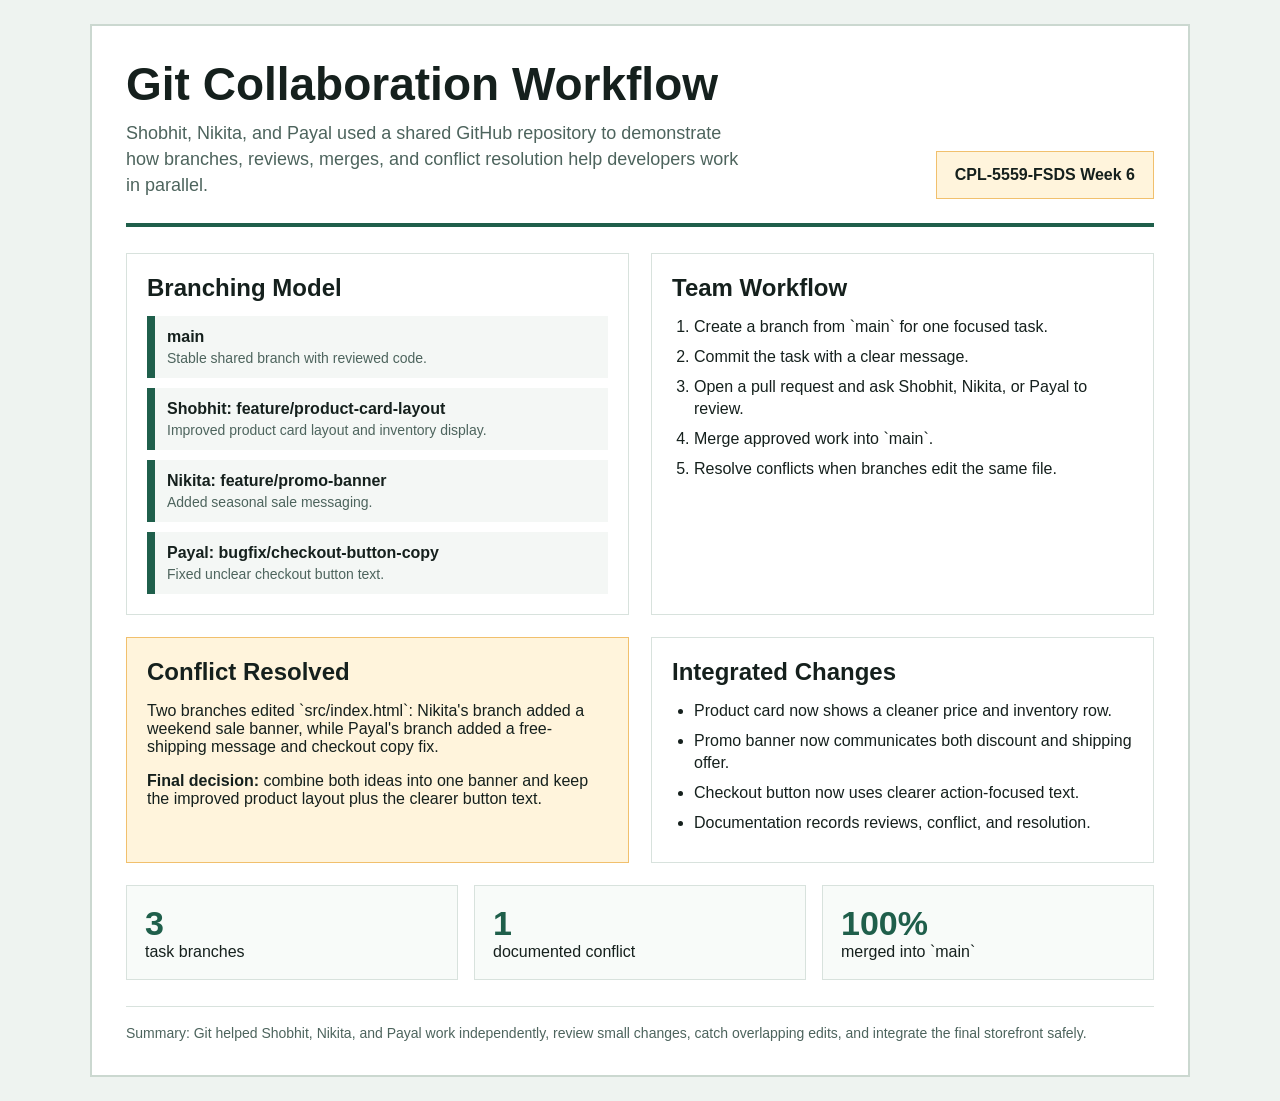
==== poster/git-workflow-poster.html @ 04dcaab8 "Personalize project content for team" ====
<!doctype html>
<html lang="en">
  <head>
    <meta charset="utf-8">
    <meta name="viewport" content="width=device-width, initial-scale=1">
    <title>Silverthread Git Workflow Poster</title>
    <style>
      :root {
        font-family: Arial, Helvetica, sans-serif;
        color: #15201d;
        background: #eef3f0;
      }

      * {
        box-sizing: border-box;
      }

      body {
        margin: 0;
        padding: 24px;
      }

      .poster {
        width: min(100%, 1100px);
        min-height: 760px;
        margin: 0 auto;
        padding: 34px;
        background: #ffffff;
        border: 2px solid #cbd8d0;
      }

      header {
        display: grid;
        grid-template-columns: 1.3fr 0.7fr;
        gap: 24px;
        align-items: end;
        padding-bottom: 24px;
        border-bottom: 4px solid #1f5f4b;
      }

      h1 {
        margin: 0;
        font-size: 46px;
        line-height: 1.05;
      }

      .subtitle {
        margin: 12px 0 0;
        max-width: 62ch;
        color: #4d645d;
        font-size: 18px;
        line-height: 1.45;
      }

      .badge {
        justify-self: end;
        padding: 14px 18px;
        background: #fff4dc;
        border: 1px solid #f1c06d;
        font-weight: 700;
      }

      .grid {
        display: grid;
        grid-template-columns: 1fr 1fr;
        gap: 22px;
        margin-top: 26px;
      }

      section {
        border: 1px solid #d8e2dd;
        padding: 20px;
      }

      h2 {
        margin: 0 0 14px;
        font-size: 24px;
      }

      ul,
      ol {
        margin: 0;
        padding-left: 22px;
      }

      li {
        margin: 8px 0;
        line-height: 1.38;
      }

      .branch-map {
        display: grid;
        gap: 10px;
      }

      .branch {
        padding: 12px;
        border-left: 8px solid #1f5f4b;
        background: #f4f7f5;
        font-weight: 700;
      }

      .branch span {
        display: block;
        margin-top: 4px;
        color: #4d645d;
        font-size: 14px;
        font-weight: 400;
      }

      .conflict {
        background: #fff4dc;
        border-color: #f1c06d;
      }

      .success {
        grid-column: 1 / -1;
        display: grid;
        grid-template-columns: repeat(3, 1fr);
        gap: 16px;
        border: 0;
        padding: 0;
      }

      .metric {
        padding: 18px;
        border: 1px solid #d8e2dd;
        background: #f8fbf9;
      }

      .metric strong {
        display: block;
        color: #1f5f4b;
        font-size: 34px;
      }

      footer {
        margin-top: 26px;
        padding-top: 18px;
        border-top: 1px solid #d8e2dd;
        color: #4d645d;
        font-size: 14px;
      }

      @media print {
        body {
          padding: 0;
          background: #ffffff;
        }

        .poster {
          border: 0;
          width: 100%;
        }
      }

      @media (max-width: 760px) {
        header,
        .grid,
        .success {
          grid-template-columns: 1fr;
        }

        h1 {
          font-size: 34px;
        }

        .badge {
          justify-self: start;
        }
      }
    </style>
  </head>
  <body>
    <article class="poster">
      <header>
        <div>
          <h1>Git Collaboration Workflow</h1>
          <p class="subtitle">Shobhit, Nikita, and Payal used a shared GitHub repository to demonstrate how branches, reviews, merges, and conflict resolution help developers work in parallel.</p>
        </div>
        <div class="badge">CPL-5559-FSDS Week 6</div>
      </header>

      <div class="grid">
        <section>
          <h2>Branching Model</h2>
          <div class="branch-map">
            <div class="branch">main <span>Stable shared branch with reviewed code.</span></div>
            <div class="branch">Shobhit: feature/product-card-layout <span>Improved product card layout and inventory display.</span></div>
            <div class="branch">Nikita: feature/promo-banner <span>Added seasonal sale messaging.</span></div>
            <div class="branch">Payal: bugfix/checkout-button-copy <span>Fixed unclear checkout button text.</span></div>
          </div>
        </section>

        <section>
          <h2>Team Workflow</h2>
          <ol>
            <li>Create a branch from `main` for one focused task.</li>
            <li>Commit the task with a clear message.</li>
            <li>Open a pull request and ask Shobhit, Nikita, or Payal to review.</li>
            <li>Merge approved work into `main`.</li>
            <li>Resolve conflicts when branches edit the same file.</li>
          </ol>
        </section>

        <section class="conflict">
          <h2>Conflict Resolved</h2>
          <p>Two branches edited `src/index.html`: Nikita's branch added a weekend sale banner, while Payal's branch added a free-shipping message and checkout copy fix.</p>
          <p><strong>Final decision:</strong> combine both ideas into one banner and keep the improved product layout plus the clearer button text.</p>
        </section>

        <section>
          <h2>Integrated Changes</h2>
          <ul>
            <li>Product card now shows a cleaner price and inventory row.</li>
            <li>Promo banner now communicates both discount and shipping offer.</li>
            <li>Checkout button now uses clearer action-focused text.</li>
            <li>Documentation records reviews, conflict, and resolution.</li>
          </ul>
        </section>

        <section class="success">
          <div class="metric"><strong>3</strong>task branches</div>
          <div class="metric"><strong>1</strong>documented conflict</div>
          <div class="metric"><strong>100%</strong>merged into `main`</div>
        </section>
      </div>

      <footer>
        Summary: Git helped Shobhit, Nikita, and Payal work independently, review small changes, catch overlapping edits, and integrate the final storefront safely.
      </footer>
    </article>
  </body>
</html>
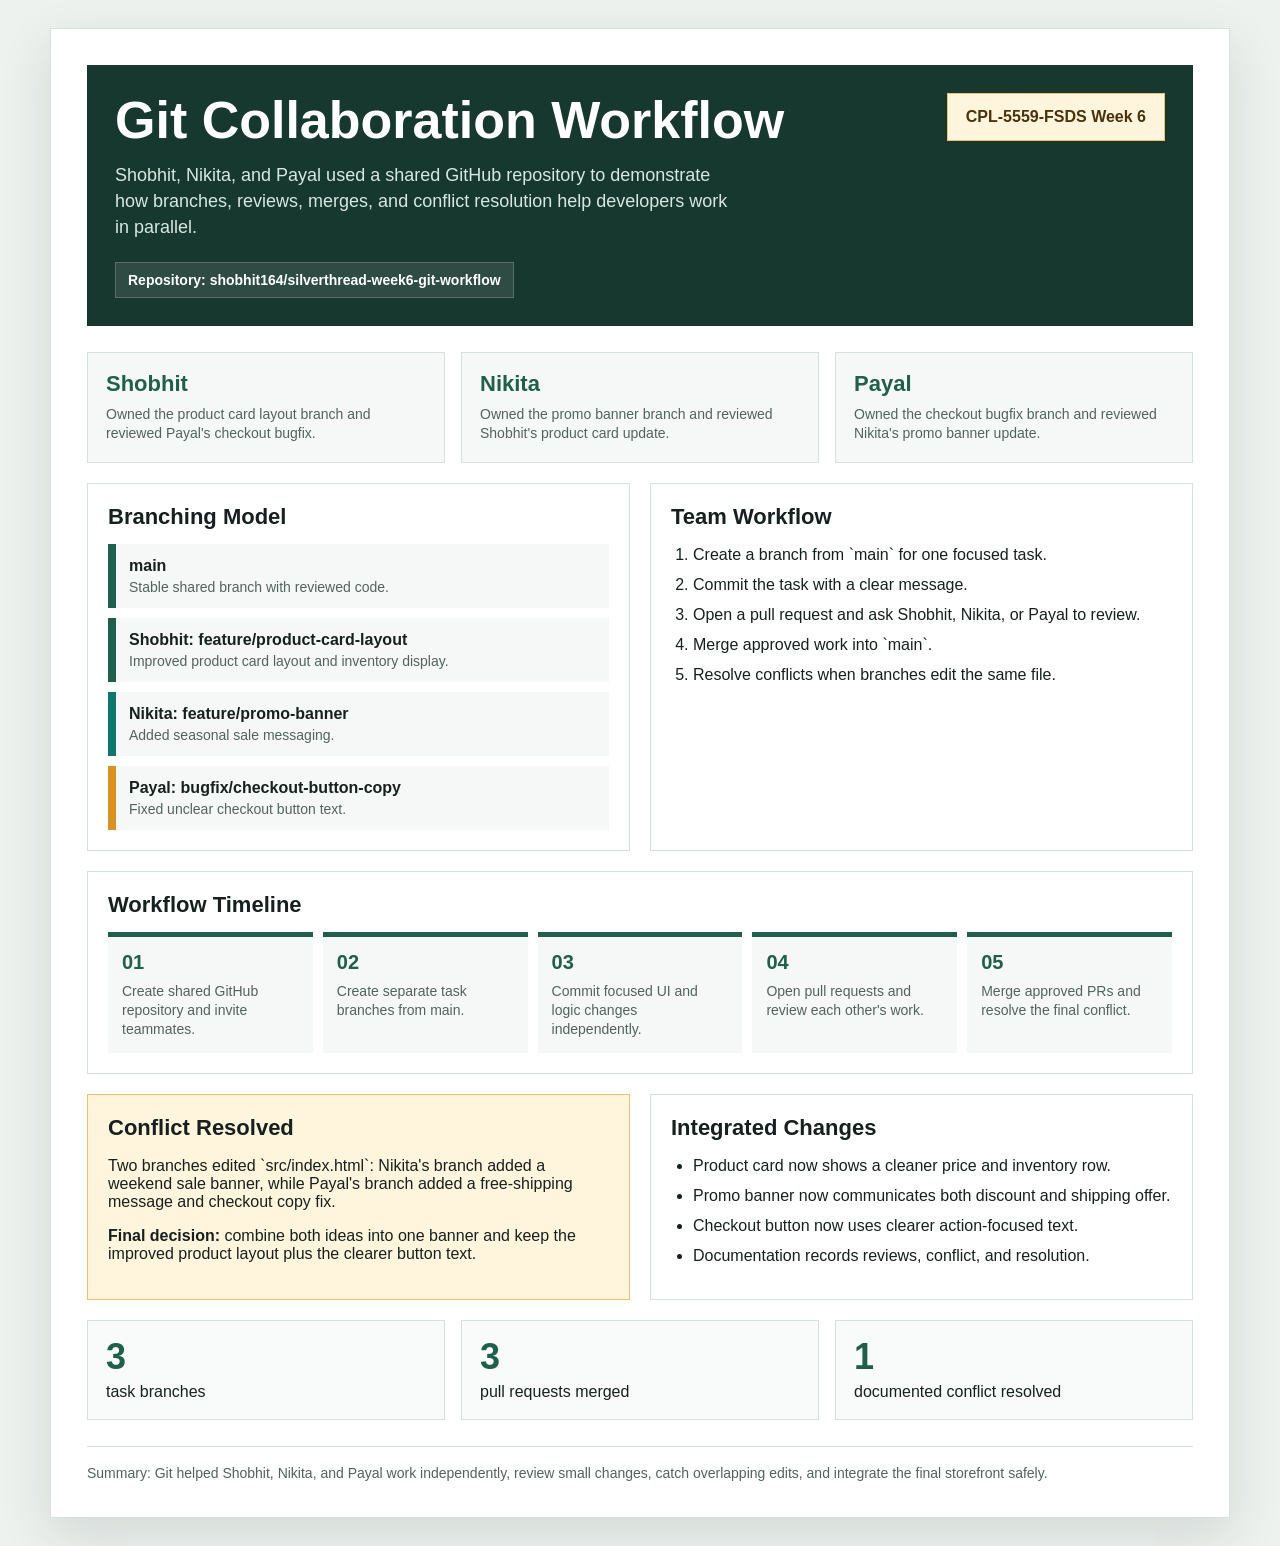
==== commit e08ff35b: "Improve Git workflow poster design" ====
--- a/poster/git-workflow-poster.html
+++ b/poster/git-workflow-poster.html
@@ -7,8 +7,16 @@
     <style>
       :root {
         font-family: Arial, Helvetica, sans-serif;
-        color: #15201d;
-        background: #eef3f0;
+        color: #16211f;
+        background: #edf2ef;
+        --ink: #16211f;
+        --muted: #52635f;
+        --green: #1f5f4b;
+        --teal: #0f766e;
+        --gold: #d99224;
+        --paper: #ffffff;
+        --line: #d7e1dc;
+        --soft: #f5f8f6;
       }
 
       * {
@@ -17,64 +25,81 @@
 
       body {
         margin: 0;
-        padding: 24px;
+        padding: 28px;
       }
 
       .poster {
-        width: min(100%, 1100px);
-        min-height: 760px;
+        width: min(100%, 1180px);
+        min-height: 820px;
         margin: 0 auto;
-        padding: 34px;
-        background: #ffffff;
-        border: 2px solid #cbd8d0;
+        padding: 36px;
+        background: var(--paper);
+        border: 1px solid var(--line);
+        box-shadow: 0 18px 50px rgba(22, 33, 31, 0.12);
       }
 
       header {
         display: grid;
-        grid-template-columns: 1.3fr 0.7fr;
+        grid-template-columns: 1.35fr 0.65fr;
         gap: 24px;
-        align-items: end;
-        padding-bottom: 24px;
-        border-bottom: 4px solid #1f5f4b;
+        align-items: stretch;
+        padding: 28px;
+        background: #16382f;
+        color: #ffffff;
       }
 
       h1 {
         margin: 0;
-        font-size: 46px;
+        font-size: 52px;
         line-height: 1.05;
       }
 
       .subtitle {
-        margin: 12px 0 0;
+        margin: 14px 0 0;
         max-width: 62ch;
-        color: #4d645d;
+        color: #d7e8e1;
         font-size: 18px;
         line-height: 1.45;
       }
 
       .badge {
         justify-self: end;
+        align-self: start;
         padding: 14px 18px;
         background: #fff4dc;
+        color: #49320c;
         border: 1px solid #f1c06d;
         font-weight: 700;
       }
 
+      .repo-line {
+        margin-top: 22px;
+        display: inline-block;
+        padding: 9px 12px;
+        background: rgba(255, 255, 255, 0.1);
+        border: 1px solid rgba(255, 255, 255, 0.2);
+        color: #ffffff;
+        font-size: 14px;
+        font-weight: 700;
+      }
+
       .grid {
         display: grid;
         grid-template-columns: 1fr 1fr;
-        gap: 22px;
+        gap: 20px;
         margin-top: 26px;
       }
 
       section {
-        border: 1px solid #d8e2dd;
+        border: 1px solid var(--line);
         padding: 20px;
+        background: var(--paper);
       }
 
       h2 {
         margin: 0 0 14px;
-        font-size: 24px;
+        color: var(--ink);
+        font-size: 22px;
       }
 
       ul,
@@ -88,32 +113,7 @@
         line-height: 1.38;
       }
 
-      .branch-map {
-        display: grid;
-        gap: 10px;
-      }
-
-      .branch {
-        padding: 12px;
-        border-left: 8px solid #1f5f4b;
-        background: #f4f7f5;
-        font-weight: 700;
-      }
-
-      .branch span {
-        display: block;
-        margin-top: 4px;
-        color: #4d645d;
-        font-size: 14px;
-        font-weight: 400;
-      }
-
-      .conflict {
-        background: #fff4dc;
-        border-color: #f1c06d;
-      }
-
-      .success {
+      .team {
         grid-column: 1 / -1;
         display: grid;
         grid-template-columns: repeat(3, 1fr);
@@ -122,23 +122,116 @@
         padding: 0;
       }
 
+      .member {
+        padding: 18px;
+        border: 1px solid var(--line);
+        background: var(--soft);
+      }
+
+      .member strong {
+        display: block;
+        margin-bottom: 8px;
+        color: var(--green);
+        font-size: 22px;
+      }
+
+      .member span {
+        color: var(--muted);
+        font-size: 14px;
+        line-height: 1.4;
+      }
+
+      .branch-map {
+        display: grid;
+        gap: 10px;
+      }
+
+      .branch {
+        padding: 13px;
+        border-left: 8px solid var(--green);
+        background: var(--soft);
+        font-weight: 700;
+      }
+
+      .branch:nth-child(3) {
+        border-left-color: var(--teal);
+      }
+
+      .branch:nth-child(4) {
+        border-left-color: var(--gold);
+      }
+
+      .branch span {
+        display: block;
+        margin-top: 4px;
+        color: var(--muted);
+        font-size: 14px;
+        font-weight: 400;
+      }
+
+      .conflict {
+        background: #fff4dc;
+        border-color: #f1c06d;
+      }
+
+      .timeline {
+        grid-column: 1 / -1;
+      }
+
+      .steps {
+        display: grid;
+        grid-template-columns: repeat(5, 1fr);
+        gap: 10px;
+      }
+
+      .step {
+        min-height: 110px;
+        padding: 14px;
+        background: var(--soft);
+        border-top: 5px solid var(--green);
+      }
+
+      .step strong {
+        display: block;
+        margin-bottom: 8px;
+        color: var(--green);
+        font-size: 20px;
+      }
+
+      .step span {
+        color: var(--muted);
+        font-size: 14px;
+        line-height: 1.35;
+      }
+
+      .success {
+        grid-column: 1 / -1;
+        display: grid;
+        grid-template-columns: repeat(3, 1fr);
+        gap: 16px;
+        border: 0;
+        padding: 0;
+      }
+
       .metric {
         padding: 18px;
-        border: 1px solid #d8e2dd;
+        border: 1px solid var(--line);
         background: #f8fbf9;
       }
 
       .metric strong {
         display: block;
-        color: #1f5f4b;
-        font-size: 34px;
+        color: var(--green);
+        font-size: 36px;
+        line-height: 1;
+        margin-bottom: 8px;
       }
 
       footer {
         margin-top: 26px;
         padding-top: 18px;
-        border-top: 1px solid #d8e2dd;
-        color: #4d645d;
+        border-top: 1px solid var(--line);
+        color: var(--muted);
         font-size: 14px;
       }
 
@@ -150,6 +243,7 @@
 
         .poster {
           border: 0;
+          box-shadow: none;
           width: 100%;
         }
       }
@@ -157,6 +251,8 @@
       @media (max-width: 760px) {
         header,
         .grid,
+        .team,
+        .steps,
         .success {
           grid-template-columns: 1fr;
         }
@@ -177,11 +273,27 @@
         <div>
           <h1>Git Collaboration Workflow</h1>
           <p class="subtitle">Shobhit, Nikita, and Payal used a shared GitHub repository to demonstrate how branches, reviews, merges, and conflict resolution help developers work in parallel.</p>
+          <span class="repo-line">Repository: shobhit164/silverthread-week6-git-workflow</span>
         </div>
         <div class="badge">CPL-5559-FSDS Week 6</div>
       </header>
 
       <div class="grid">
+        <section class="team">
+          <div class="member">
+            <strong>Shobhit</strong>
+            <span>Owned the product card layout branch and reviewed Payal's checkout bugfix.</span>
+          </div>
+          <div class="member">
+            <strong>Nikita</strong>
+            <span>Owned the promo banner branch and reviewed Shobhit's product card update.</span>
+          </div>
+          <div class="member">
+            <strong>Payal</strong>
+            <span>Owned the checkout bugfix branch and reviewed Nikita's promo banner update.</span>
+          </div>
+        </section>
+
         <section>
           <h2>Branching Model</h2>
           <div class="branch-map">
@@ -203,6 +315,17 @@
           </ol>
         </section>
 
+        <section class="timeline">
+          <h2>Workflow Timeline</h2>
+          <div class="steps">
+            <div class="step"><strong>01</strong><span>Create shared GitHub repository and invite teammates.</span></div>
+            <div class="step"><strong>02</strong><span>Create separate task branches from main.</span></div>
+            <div class="step"><strong>03</strong><span>Commit focused UI and logic changes independently.</span></div>
+            <div class="step"><strong>04</strong><span>Open pull requests and review each other's work.</span></div>
+            <div class="step"><strong>05</strong><span>Merge approved PRs and resolve the final conflict.</span></div>
+          </div>
+        </section>
+
         <section class="conflict">
           <h2>Conflict Resolved</h2>
           <p>Two branches edited `src/index.html`: Nikita's branch added a weekend sale banner, while Payal's branch added a free-shipping message and checkout copy fix.</p>
@@ -221,8 +344,8 @@
 
         <section class="success">
           <div class="metric"><strong>3</strong>task branches</div>
-          <div class="metric"><strong>1</strong>documented conflict</div>
-          <div class="metric"><strong>100%</strong>merged into `main`</div>
+          <div class="metric"><strong>3</strong>pull requests merged</div>
+          <div class="metric"><strong>1</strong>documented conflict resolved</div>
         </section>
       </div>
 
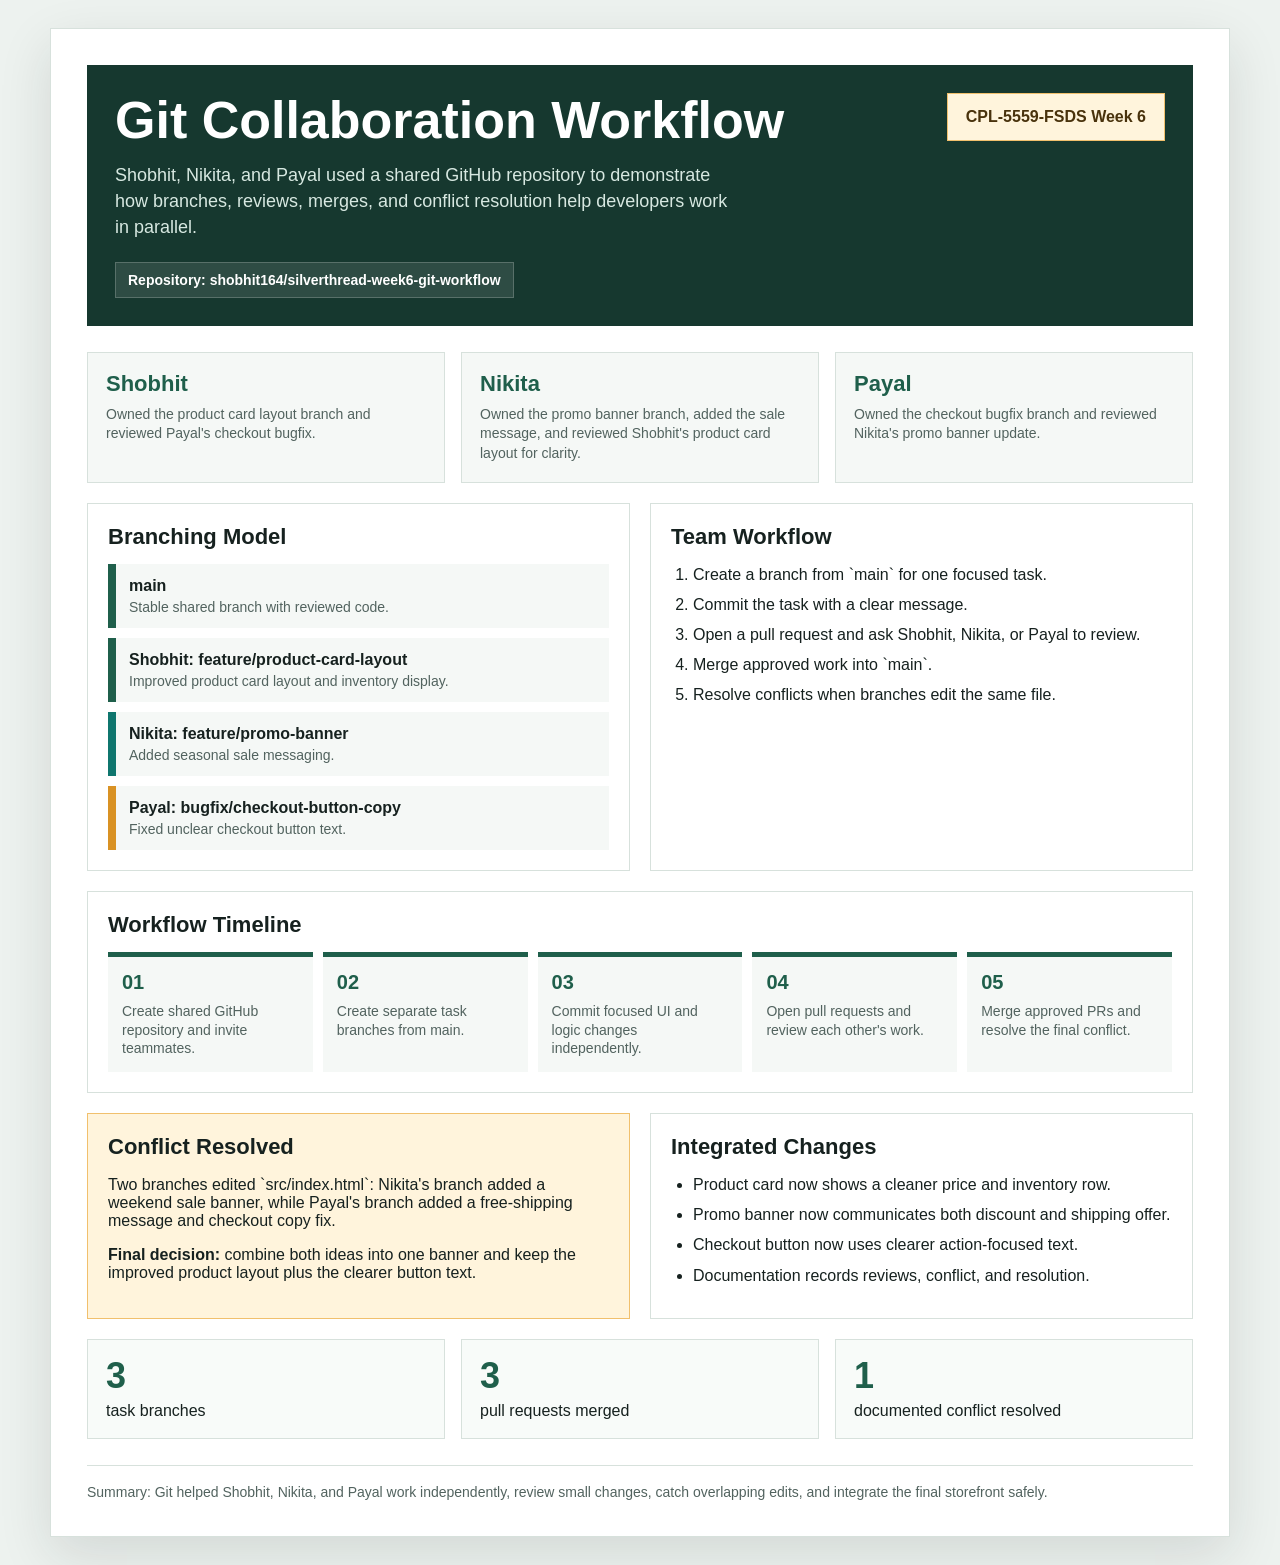
==== commit 7463a309: "Update Nikita's contribution details in poster" ====
--- a/poster/git-workflow-poster.html
+++ b/poster/git-workflow-poster.html
@@ -286,7 +286,7 @@
           </div>
           <div class="member">
             <strong>Nikita</strong>
-            <span>Owned the promo banner branch and reviewed Shobhit's product card update.</span>
+            <span>Owned the promo banner branch, added the sale message, and reviewed Shobhit's product card layout for clarity.</span>
           </div>
           <div class="member">
             <strong>Payal</strong>
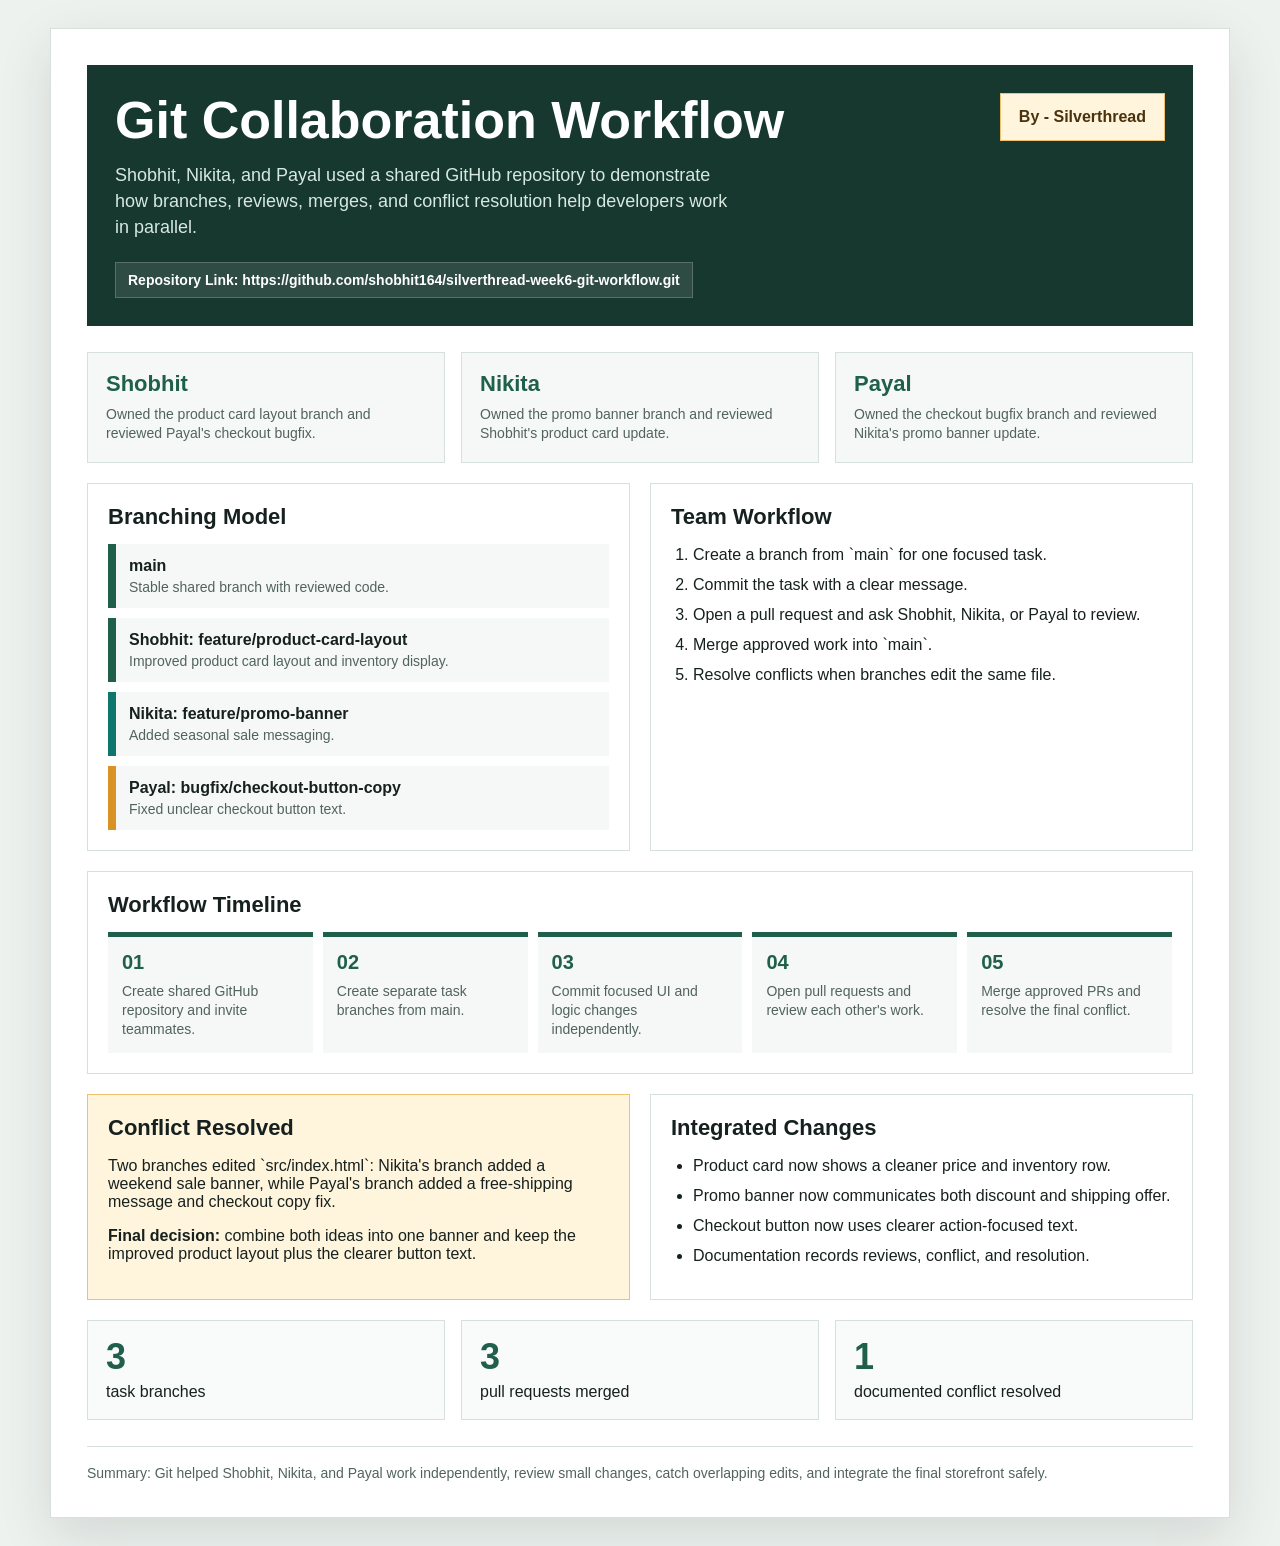
==== commit 72563e80: "Update poster repository and attribution text" ====
--- a/poster/git-workflow-poster.html
+++ b/poster/git-workflow-poster.html
@@ -273,9 +273,9 @@
         <div>
           <h1>Git Collaboration Workflow</h1>
           <p class="subtitle">Shobhit, Nikita, and Payal used a shared GitHub repository to demonstrate how branches, reviews, merges, and conflict resolution help developers work in parallel.</p>
-          <span class="repo-line">Repository: shobhit164/silverthread-week6-git-workflow</span>
+          <span class="repo-line">Repository Link: https://github.com/shobhit164/silverthread-week6-git-workflow.git</span>
         </div>
-        <div class="badge">CPL-5559-FSDS Week 6</div>
+        <div class="badge">By - Silverthread</div>
       </header>
 
       <div class="grid">
@@ -286,7 +286,7 @@
           </div>
           <div class="member">
             <strong>Nikita</strong>
-            <span>Owned the promo banner branch, added the sale message, and reviewed Shobhit's product card layout for clarity.</span>
+            <span>Owned the promo banner branch and reviewed Shobhit's product card update.</span>
           </div>
           <div class="member">
             <strong>Payal</strong>
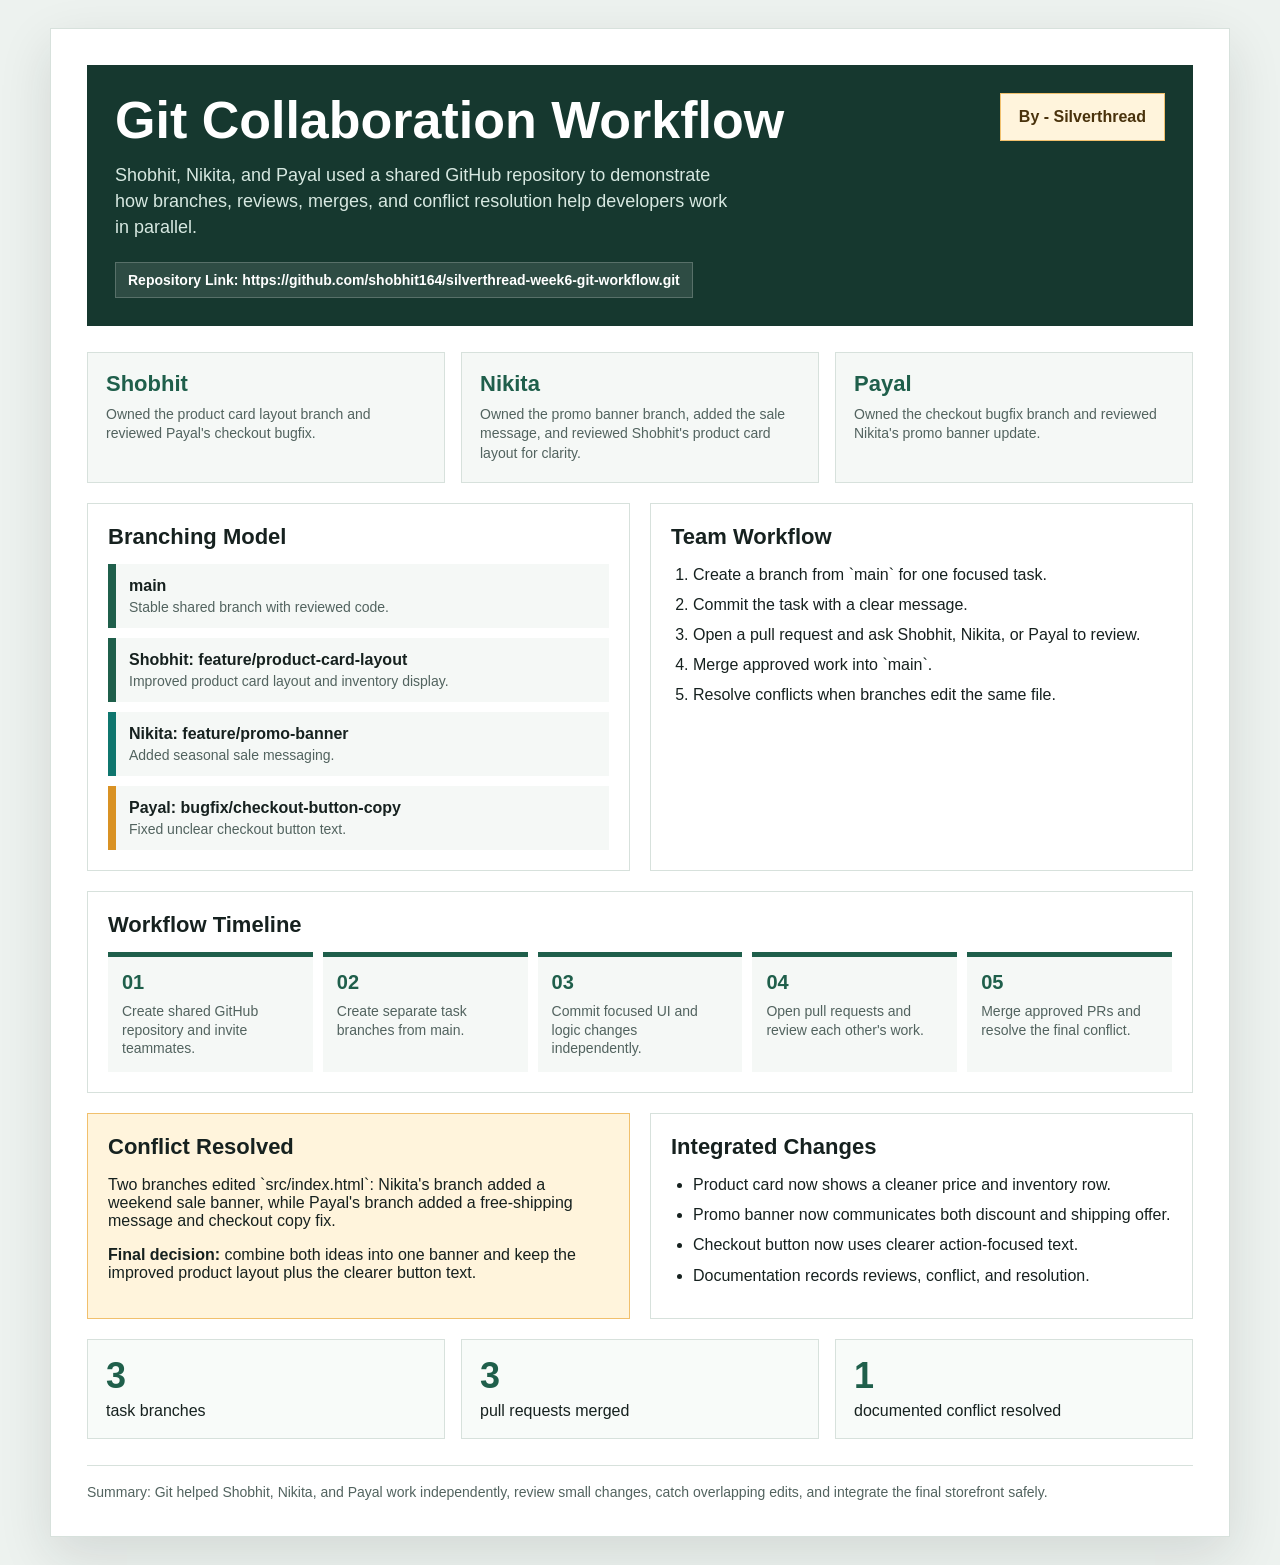
==== commit fa51e6e9: "Merge pull request #4 from shobhit164/nikita/poster-contribution-update Update Nikita's contribution" ====
--- a/poster/git-workflow-poster.html
+++ b/poster/git-workflow-poster.html
@@ -286,7 +286,7 @@
           </div>
           <div class="member">
             <strong>Nikita</strong>
-            <span>Owned the promo banner branch and reviewed Shobhit's product card update.</span>
+            <span>Owned the promo banner branch, added the sale message, and reviewed Shobhit's product card layout for clarity.</span>
           </div>
           <div class="member">
             <strong>Payal</strong>
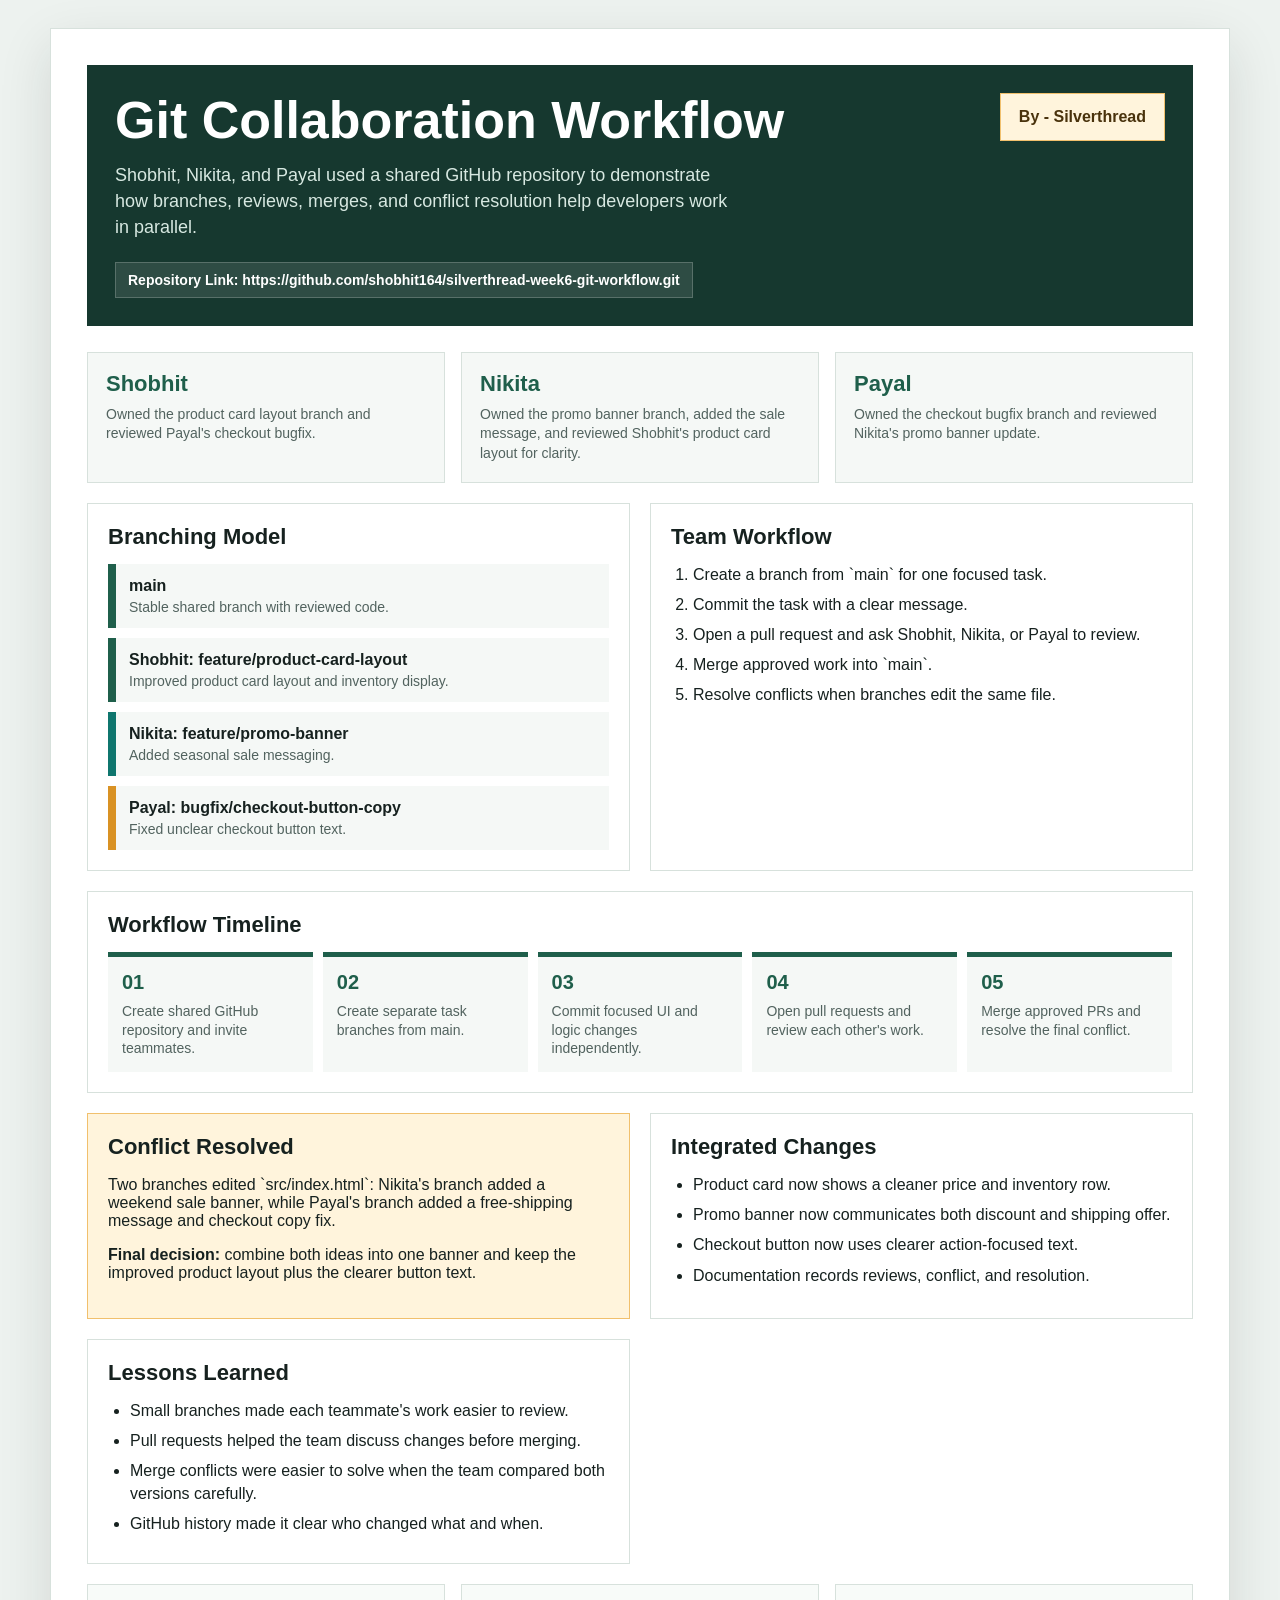
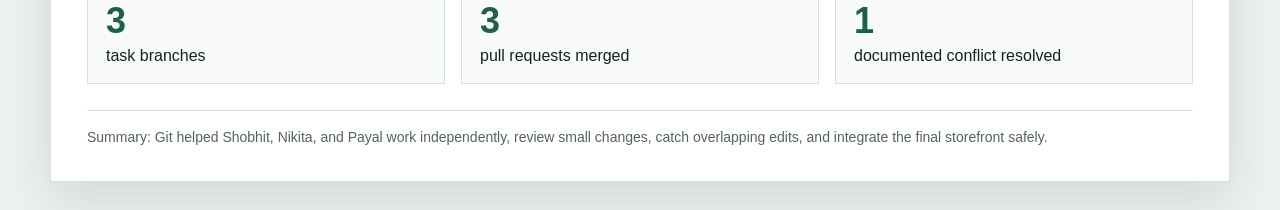
==== commit 50790b89: "Add lessons learned to poster" ====
--- a/poster/git-workflow-poster.html
+++ b/poster/git-workflow-poster.html
@@ -341,6 +341,15 @@
             <li>Documentation records reviews, conflict, and resolution.</li>
           </ul>
         </section>
+        <section>
+  <h2>Lessons Learned</h2>
+  <ul>
+    <li>Small branches made each teammate's work easier to review.</li>
+    <li>Pull requests helped the team discuss changes before merging.</li>
+    <li>Merge conflicts were easier to solve when the team compared both versions carefully.</li>
+    <li>GitHub history made it clear who changed what and when.</li>
+  </ul>
+</section>
 
         <section class="success">
           <div class="metric"><strong>3</strong>task branches</div>
